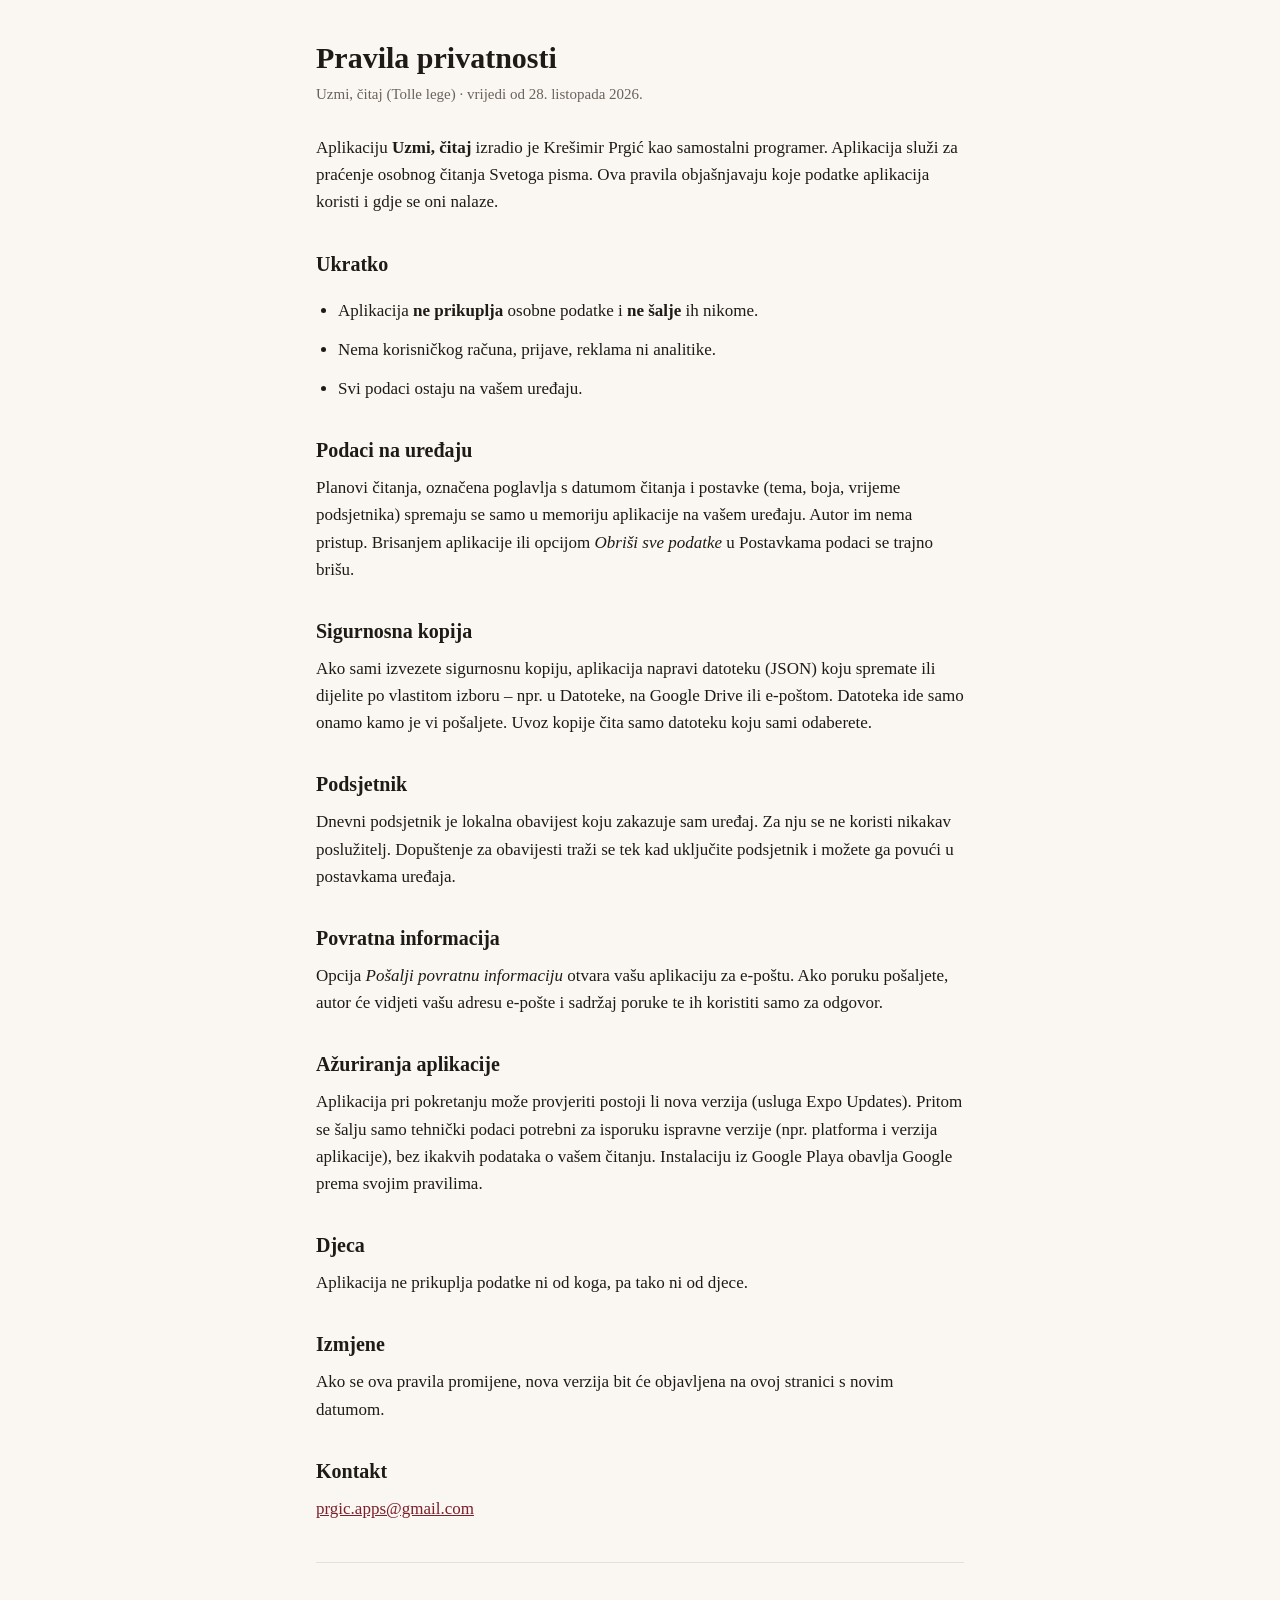
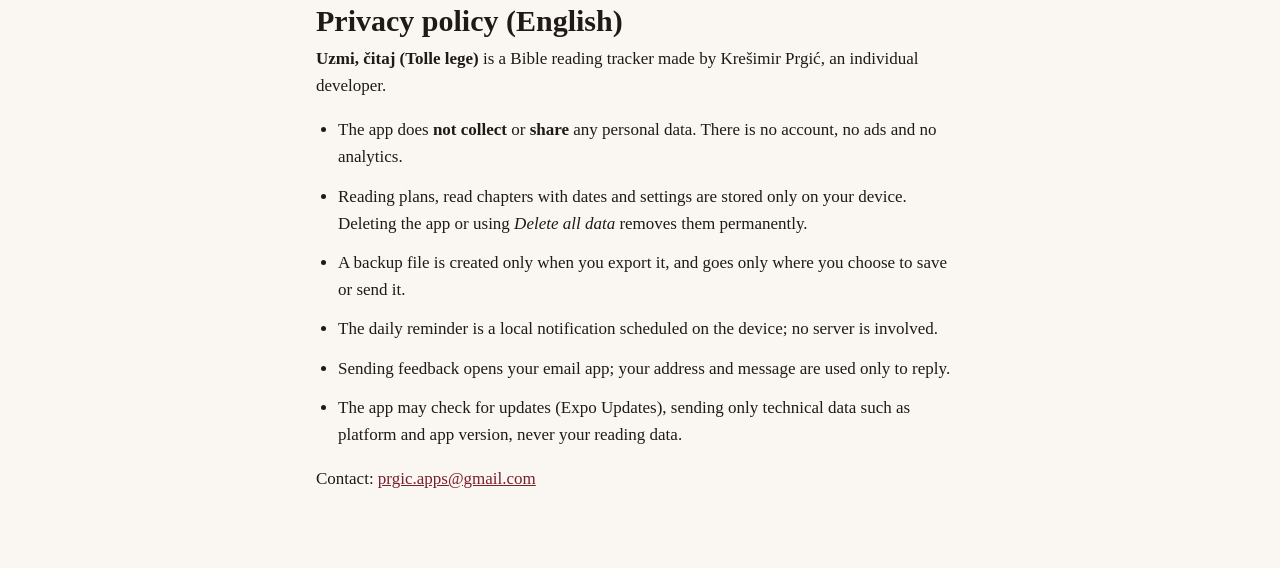
==== tolle-lege/privacy/index.html @ cbe02343 "Pravila privatnosti za Uzmi, čitaj + početna stranica Statične stranice za GitHub Pages (bez Jekylla" ====
<!doctype html>
<html lang="hr">
<head>
<meta charset="utf-8">
<meta name="viewport" content="width=device-width, initial-scale=1">
<title>Pravila privatnosti – Uzmi, čitaj</title>
<link rel="stylesheet" href="../../style.css">
</head>
<body>
<main>
  <h1>Pravila privatnosti</h1>
  <p class="meta">Uzmi, čitaj (Tolle lege) · vrijedi od 28. listopada 2026.</p>

  <p>Aplikaciju <strong>Uzmi, čitaj</strong> izradio je Krešimir Prgić kao samostalni programer. Aplikacija služi za praćenje osobnog čitanja Svetoga pisma. Ova pravila objašnjavaju koje podatke aplikacija koristi i gdje se oni nalaze.</p>

  <h2>Ukratko</h2>
  <ul>
    <li>Aplikacija <strong>ne prikuplja</strong> osobne podatke i <strong>ne šalje</strong> ih nikome.</li>
    <li>Nema korisničkog računa, prijave, reklama ni analitike.</li>
    <li>Svi podaci ostaju na vašem uređaju.</li>
  </ul>

  <h2>Podaci na uređaju</h2>
  <p>Planovi čitanja, označena poglavlja s datumom čitanja i postavke (tema, boja, vrijeme podsjetnika) spremaju se samo u memoriju aplikacije na vašem uređaju. Autor im nema pristup. Brisanjem aplikacije ili opcijom <em>Obriši sve podatke</em> u Postavkama podaci se trajno brišu.</p>

  <h2>Sigurnosna kopija</h2>
  <p>Ako sami izvezete sigurnosnu kopiju, aplikacija napravi datoteku (JSON) koju spremate ili dijelite po vlastitom izboru – npr. u Datoteke, na Google Drive ili e-poštom. Datoteka ide samo onamo kamo je vi pošaljete. Uvoz kopije čita samo datoteku koju sami odaberete.</p>

  <h2>Podsjetnik</h2>
  <p>Dnevni podsjetnik je lokalna obavijest koju zakazuje sam uređaj. Za nju se ne koristi nikakav poslužitelj. Dopuštenje za obavijesti traži se tek kad uključite podsjetnik i možete ga povući u postavkama uređaja.</p>

  <h2>Povratna informacija</h2>
  <p>Opcija <em>Pošalji povratnu informaciju</em> otvara vašu aplikaciju za e-poštu. Ako poruku pošaljete, autor će vidjeti vašu adresu e-pošte i sadržaj poruke te ih koristiti samo za odgovor.</p>

  <h2>Ažuriranja aplikacije</h2>
  <p>Aplikacija pri pokretanju može provjeriti postoji li nova verzija (usluga Expo Updates). Pritom se šalju samo tehnički podaci potrebni za isporuku ispravne verzije (npr. platforma i verzija aplikacije), bez ikakvih podataka o vašem čitanju. Instalaciju iz Google Playa obavlja Google prema svojim pravilima.</p>

  <h2>Djeca</h2>
  <p>Aplikacija ne prikuplja podatke ni od koga, pa tako ni od djece.</p>

  <h2>Izmjene</h2>
  <p>Ako se ova pravila promijene, nova verzija bit će objavljena na ovoj stranici s novim datumom.</p>

  <h2>Kontakt</h2>
  <p><a href="mailto:prgic.apps@gmail.com">prgic.apps@gmail.com</a></p>

  <hr>

  <h1 lang="en">Privacy policy (English)</h1>
  <div lang="en">
    <p><strong>Uzmi, čitaj (Tolle lege)</strong> is a Bible reading tracker made by Krešimir Prgić, an individual developer.</p>
    <ul>
      <li>The app does <strong>not collect</strong> or <strong>share</strong> any personal data. There is no account, no ads and no analytics.</li>
      <li>Reading plans, read chapters with dates and settings are stored only on your device. Deleting the app or using <em>Delete all data</em> removes them permanently.</li>
      <li>A backup file is created only when you export it, and goes only where you choose to save or send it.</li>
      <li>The daily reminder is a local notification scheduled on the device; no server is involved.</li>
      <li>Sending feedback opens your email app; your address and message are used only to reply.</li>
      <li>The app may check for updates (Expo Updates), sending only technical data such as platform and app version, never your reading data.</li>
    </ul>
    <p>Contact: <a href="mailto:prgic.apps@gmail.com">prgic.apps@gmail.com</a></p>
  </div>
</main>
</body>
</html>
---- style.css ----
:root {
  --bg: #FAF7F2;
  --ink: #1F1A17;
  --muted: #6B625B;
  --accent: #7A1F2B;
  --line: #E6DFD5;
}
@media (prefers-color-scheme: dark) {
  :root {
    --bg: #14120F;
    --ink: #EFE9E1;
    --muted: #A69C92;
    --accent: #D9828C;
    --line: #2C2722;
  }
}
* { box-sizing: border-box; }
html { -webkit-text-size-adjust: 100%; }
body {
  margin: 0;
  background: var(--bg);
  color: var(--ink);
  font: 17px/1.6 Georgia, "Times New Roman", serif;
}
main { max-width: 680px; margin: 0 auto; padding: 40px 16px 64px; }
h1 { font-size: 30px; line-height: 1.2; margin: 0 0 6px; }
h2 { font-size: 20px; margin: 32px 0 8px; }
p, li { margin: 0 0 12px; }
ul { padding-left: 22px; }
a { color: var(--accent); }
.meta { color: var(--muted); font-size: 15px; margin-bottom: 28px; }
hr { border: 0; border-top: 1px solid var(--line); margin: 40px 0; }
.apps { list-style: none; padding: 0; }
.apps li { padding: 14px 0; border-bottom: 1px solid var(--line); }
.apps strong { display: block; }
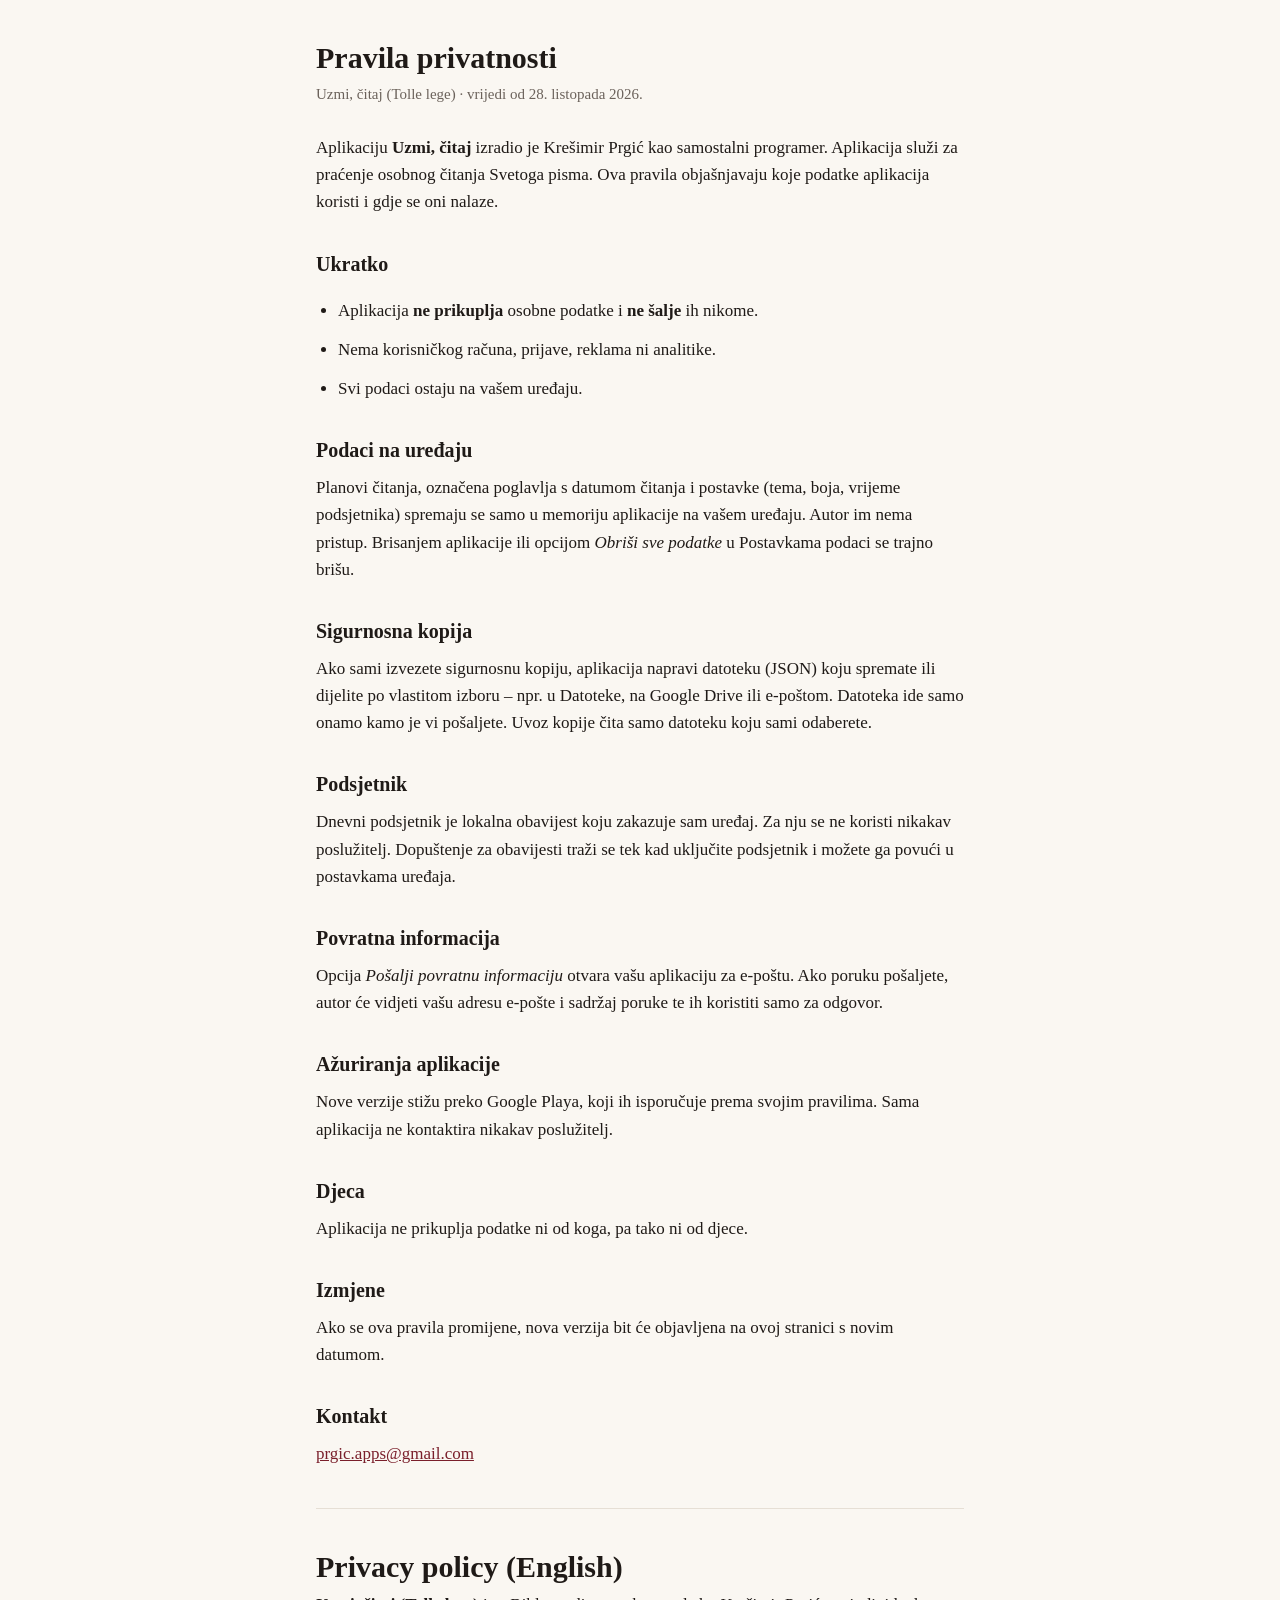
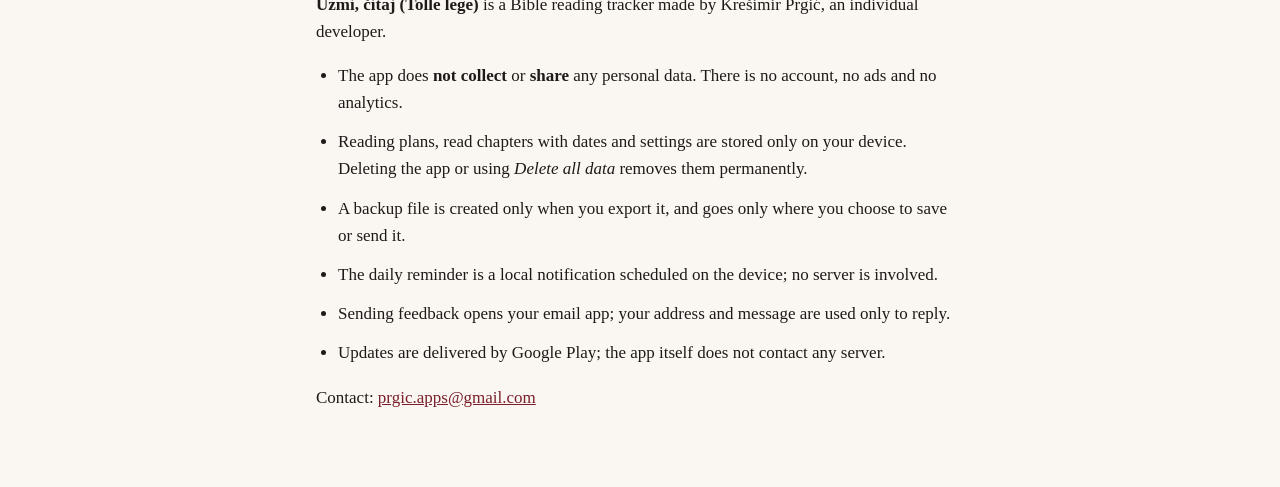
==== commit c7dc9b30: "Pravila privatnosti: aplikacija ne kontaktira nikakav poslužitelj Expo Updates je isključen u verzij" ====
--- a/tolle-lege/privacy/index.html
+++ b/tolle-lege/privacy/index.html
@@ -33,7 +33,7 @@
   <p>Opcija <em>Pošalji povratnu informaciju</em> otvara vašu aplikaciju za e-poštu. Ako poruku pošaljete, autor će vidjeti vašu adresu e-pošte i sadržaj poruke te ih koristiti samo za odgovor.</p>
 
   <h2>Ažuriranja aplikacije</h2>
-  <p>Aplikacija pri pokretanju može provjeriti postoji li nova verzija (usluga Expo Updates). Pritom se šalju samo tehnički podaci potrebni za isporuku ispravne verzije (npr. platforma i verzija aplikacije), bez ikakvih podataka o vašem čitanju. Instalaciju iz Google Playa obavlja Google prema svojim pravilima.</p>
+  <p>Nove verzije stižu preko Google Playa, koji ih isporučuje prema svojim pravilima. Sama aplikacija ne kontaktira nikakav poslužitelj.</p>
 
   <h2>Djeca</h2>
   <p>Aplikacija ne prikuplja podatke ni od koga, pa tako ni od djece.</p>
@@ -55,7 +55,7 @@
       <li>A backup file is created only when you export it, and goes only where you choose to save or send it.</li>
       <li>The daily reminder is a local notification scheduled on the device; no server is involved.</li>
       <li>Sending feedback opens your email app; your address and message are used only to reply.</li>
-      <li>The app may check for updates (Expo Updates), sending only technical data such as platform and app version, never your reading data.</li>
+      <li>Updates are delivered by Google Play; the app itself does not contact any server.</li>
     </ul>
     <p>Contact: <a href="mailto:prgic.apps@gmail.com">prgic.apps@gmail.com</a></p>
   </div>
